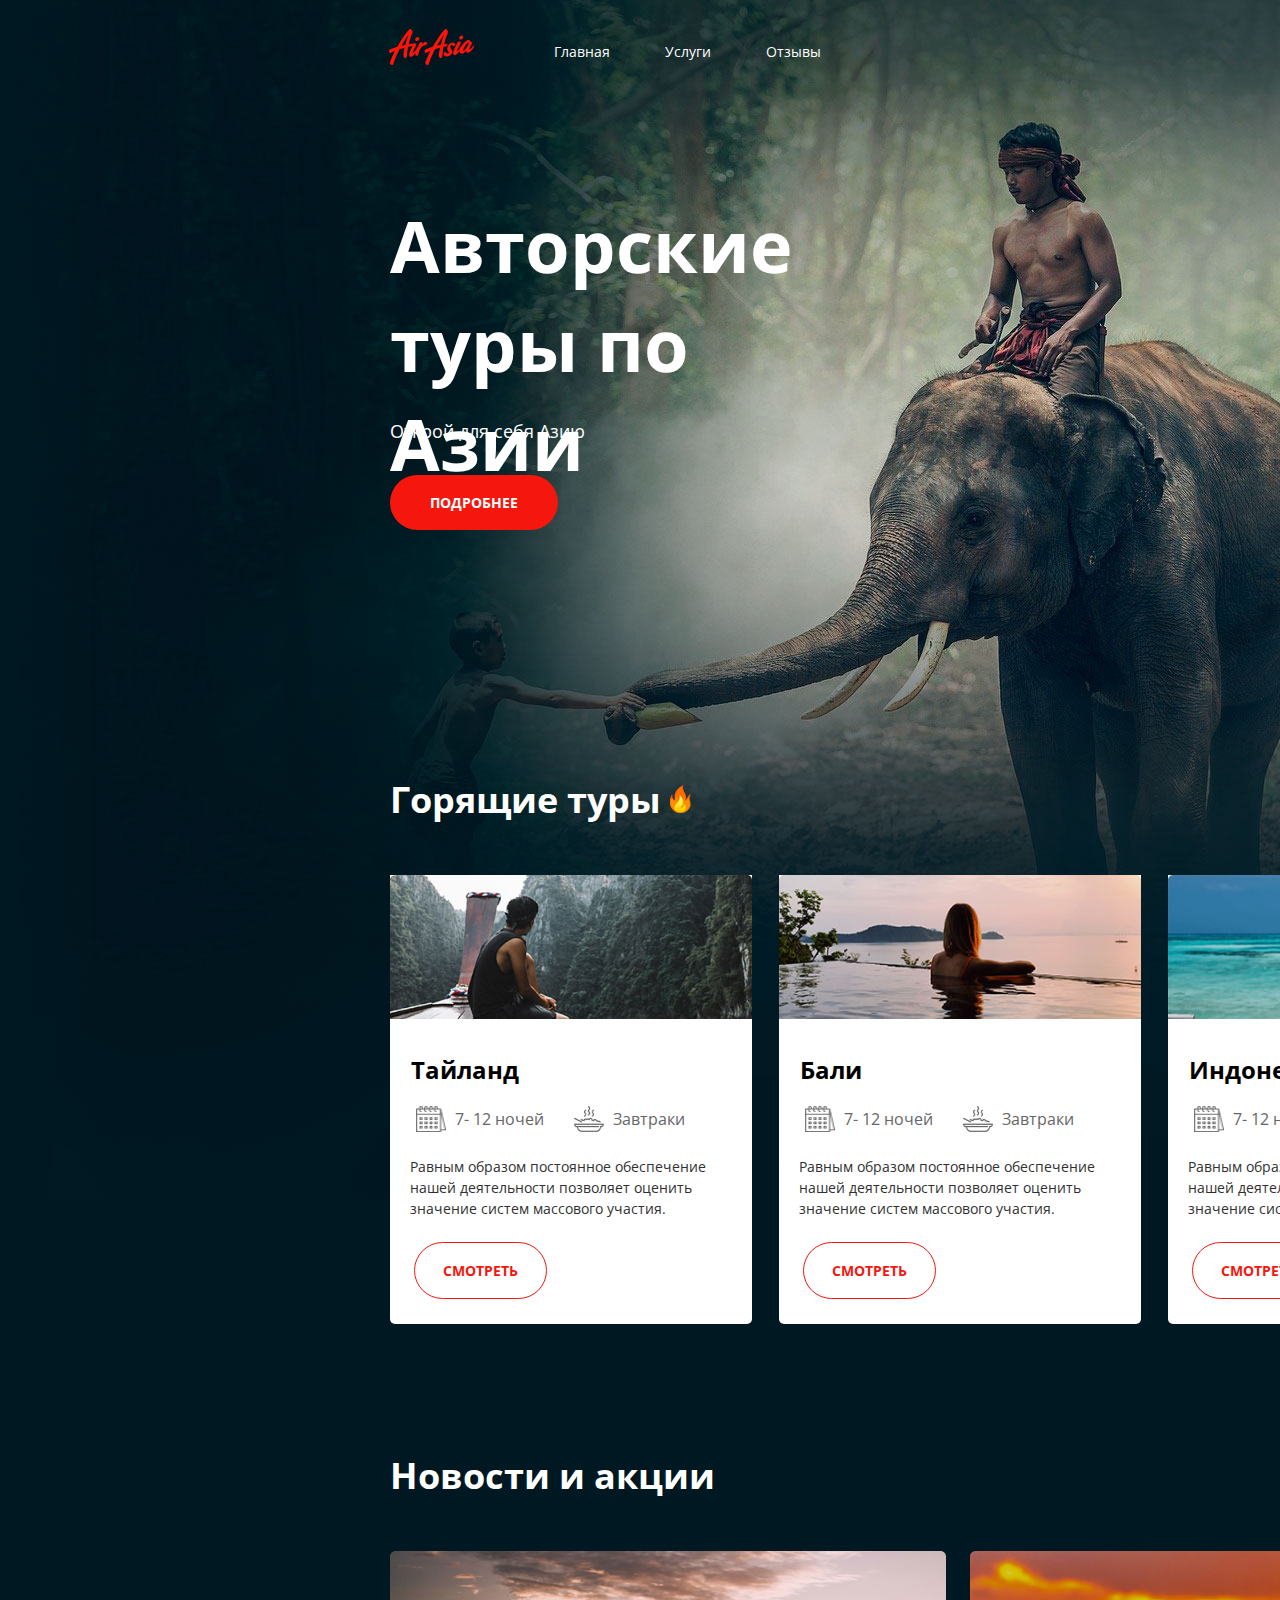
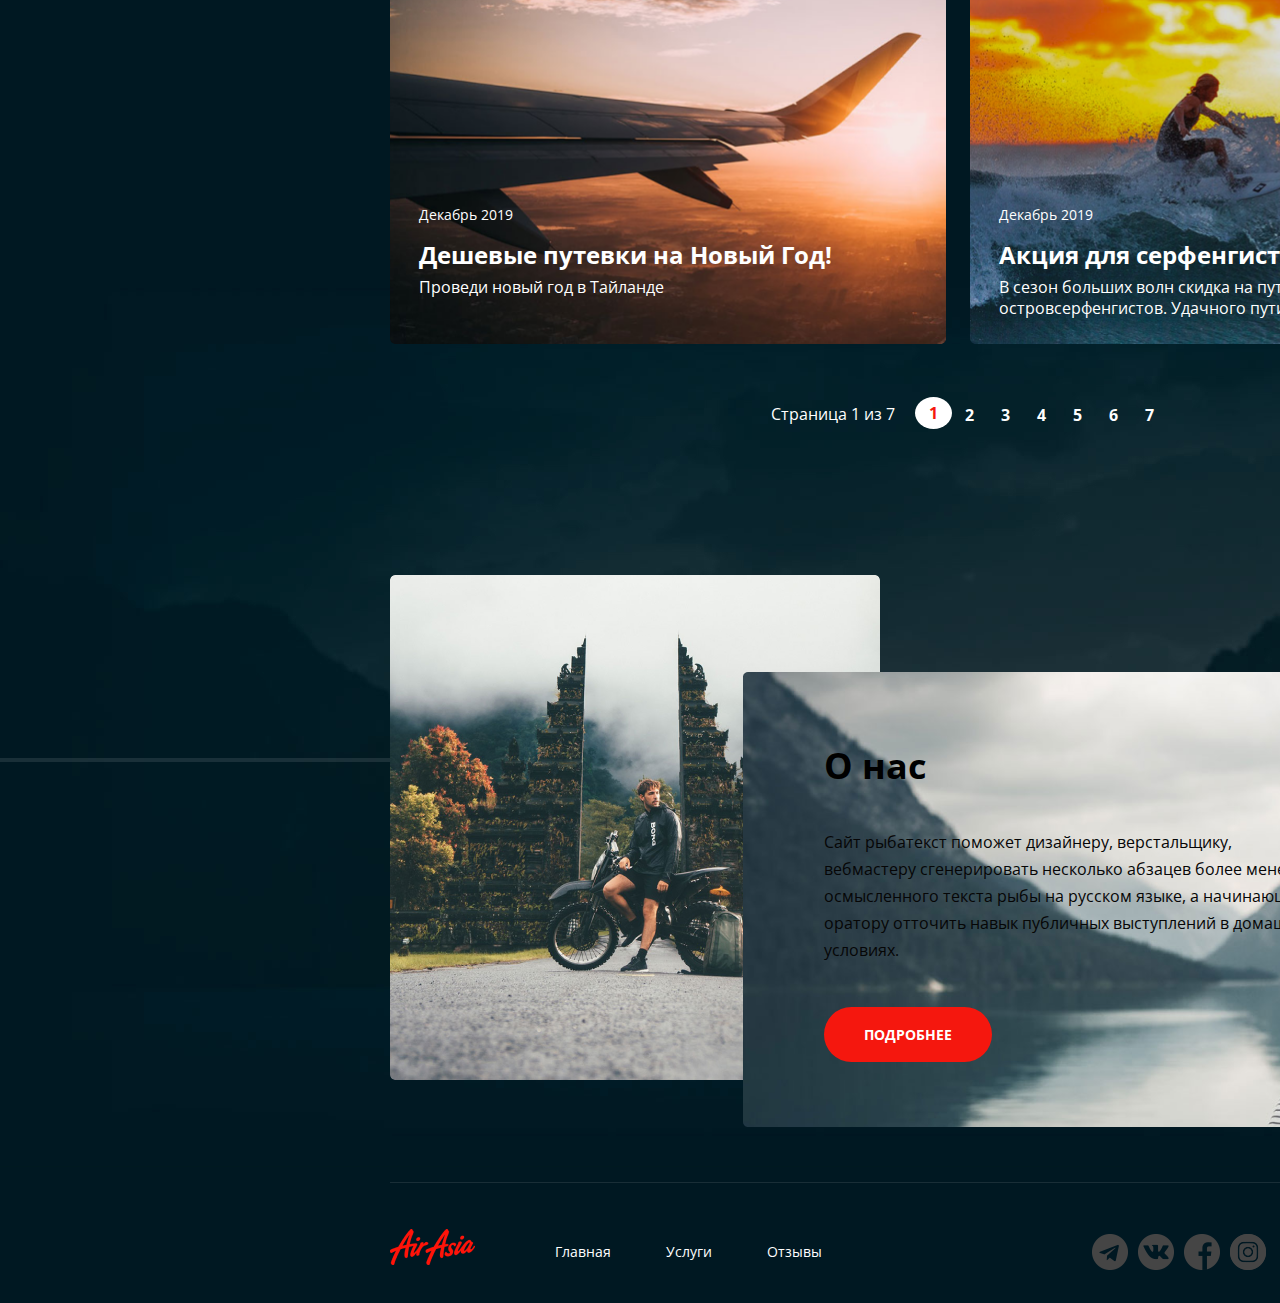
==== index.html @ 020568fc "Задание 3 а проверку" ====
<!DOCTYPE html>
<html lang="ru">

<head>
    <meta charset="UTF-8">
    <meta http-equiv="X-UA-Compatible" content="IE=edge">
    <meta name="viewport" content="width=device-width, initial-scale=1.0">
    <title>Главная</title>
    <link rel="preconnect" href="https://fonts.googleapis.com">
    <link rel="preconnect" href="https://fonts.gstatic.com" crossorigin>
    <link href="https://fonts.googleapis.com/css2?family=Open+Sans:wght@300;400;500;600;700;800&display=swap" rel="stylesheet">
    <link rel="stylesheet" href="/style/main.css">
</head>

<body>
    <div class="wrapper">
        <div class="wrapper__content wrapper__content--main">
            <header class="header">
                <div class="container header__container">
                    <a href="#" class="logo">
                        <img src="img/logo.png" alt="Логотип" class="logo__img">
                    </a>
                    <nav class="menu">
                        <ul class="menu__list">
                            <li class="menu__item">
                                <a href="#" class="menu__link">Главная</a>
                            </li>
                            <li class="menu__item">
                                <a href="#" class="menu__link">Услуги</a>
                            </li>
                            <li class="menu__item">
                                <a href="#" class="menu__link">Отзывы</a>
                            </li>
                        </ul>
                    </nav>
                    <address class="contacts">
                        <a href="tel:+78007003030" class="contacts__phone">8 800 700 30 30</a>
                        <div class="contacts__info">График работы</div>
                    </address>
                </div>
            </header>
            <main class="maincontent">
                <section class="hero">
                    <!--не поняла как внутри контейнера отпозиционировать и внутри контейнера не применялись никакие стили-->
                   <!-- <div class="container">-->
                        <h1 class="hero__title">Авторские туры по Азии</h1>
                        <div class="hero__subtitle">Открой для себя Азию</div>
                        <a href="#" class="button">Подробнее</a>
                   <!-- </div>-->
                </section>
                <section class="offers">
                    <div class="container">
                        <h2 class="title title--fire">Горящие туры</h2>
                        <ul class="offers__list">
                            <li class="offers__item">
                                <img src="img/river.png" alt="Тайланд" class="offers__img">
                                <div class="offers__content">
                                    <h3 class="offers__title">Тайланд</h3>
                                    <ul class="offers__features">
                                        <li class="offers___feature">
                                            <img src="img/calendar.png" alt="calendar" class="offers__feature-img">
                                            <div class="offers__feature-date">7- 12 ночей</div>
                                        </li>
                                        <li class="offers___feature">
                                            <img src="img/meal.png" alt="breakfast" class="offers__feature-img">
                                            <div class="offers__feature-text">Завтраки</div>
                                        </li>
                                    </ul>
                                    <p class="offers__text">
                                        Равным образом постоянное обеспечение нашей деятельности позволяет оценить значение систем массового участия.
                                    </p>
                                    <a href="#" class="button button--light">Смотреть</a>
                                </div>
                            </li>
                            <li class="offers__item">
                                <img src="img/pool.png" alt="Бали>" class="offers__img">
                                <div class="offers__content">
                                    <h3 class="offers__title">Бали</h3>
                                    <ul class="offers__features">
                                        <li class="offers___feature">
                                            <img src="img/calendar.png" alt="calendar" class="offers__feature-img">
                                            <div class="offers__feature-date">7- 12 ночей</div>
                                        </li>
                                        <li class="offers___feature">
                                            <img src="img/meal.png" alt="breakfast" class="offers__feature-img">
                                            <div class="offers__feature-text">Завтраки</div>
                                        </li>
                                    </ul>
                                    <p class="offers__text">
                                        Равным образом постоянное обеспечение нашей деятельности позволяет оценить значение систем массового участия.
                                    </p>
                                    <a href="#" class="button button--light">Смотреть</a>
                                </div>
                            </li>
                            <li class="offers__item">
                                <img src="img/ocean.png" alt="Индонезия>" class="offers__img">
                                <div class="offers__content">
                                    <h3 class="offers__title">Индонезия</h3>
                                    <ul class="offers__features">
                                        <li class="offers___feature">
                                            <img src="img/calendar.png" alt="calendar" class="offers__feature-img">
                                            <div class="offers__feature-date">7- 12 ночей</div>
                                        </li>
                                        <li class="offers___feature">
                                            <img src="img/meal.png" alt="breakfast" class="offers__feature-img">
                                            <div class="offers__feature-text">Завтраки</div>
                                        </li>
                                    </ul>
                                    <p class="offers__text">
                                        Равным образом постоянное обеспечение нашей деятельности позволяет оценить значение систем массового участия.
                                    </p>
                                    <a href="#" class="button button--light">Смотреть</a>
                                </div>
                            </li>
                        </ul>
                    </div>
                </section>
                <section class="news">
                    <div class="container">
                        <h2 class="title">Новости и акции</h2>
                        <ul class="news__list">
                            <li class="news__item">
                                <img src="img/plain.png" alt="Дешевые путевки" class="news__img">
                                <div class="news__content">
                                    <div class="news__calendar">Декабрь 2019</div>
                                    <h3 class="news__title">Дешевые путевки на Новый Год!</h3>
                                    <div class="news__text">Проведи новый год в Тайланде</div>
                                </div>
                            </li>
                            <li class="news__item">
                                <img src="img/Surfer.png" alt="Акции" class="news__img">
                                <div class="news__content">
                                    <div class="news__calendar">Декабрь 2019</div>
                                    <h3 class="news__title">Акция для серфенгистов!</h3>
                                    <div class="news__text">В сезон больших волн скидка на путевку в Тайланд на островсерфенгистов. Удачного пути!</div>
                                </div>
                            </li>
                        </ul>
                        <div class="paginator">
                            <div class="paginator__text">Страница 1 из 7</div>
                            <ul class="paginator__list">
                                <li class="paginator__item">
                                    <span class="paginator__number--active">1</span>
                                </li>
                                <li class="paginator__item">
                                    <span class="paginator__number">2</span>
                                </li>
                                <li class="paginator__item">
                                    <span class="paginator__number">3</span>
                                </li>
                                <li class="paginator__item">
                                    <span class="paginator__number">4</span>
                                </li>
                                <li class="paginator__item">
                                    <span class="paginator__number">5</span>
                                </li>
                                <li class="paginator__item">
                                    <span class="paginator__number">6</span>
                                </li>
                                <li class="paginator__item">
                                    <span class="paginator__number">7</span>
                                </li>
                            </ul>
                        </div>
                    </div>
                </section>
                <section class="about">
                    <div class="container">
                        <img src="img/gates.png" alt="фото" class="about__img">
                        <div class="about__content">
                            <h2 class="title title--dark">О нас</h2>
                            <p class="about__text">Сайт рыбатекст поможет дизайнеру, верстальщику, вебмастеру сгенерировать несколько абзацев более менее осмысленного текста рыбы на русском языке, а начинающему оратору отточить навык публичных выступлений в домашних условиях.
                            </p>
                            <a href="#" class="button">Подробнее</a>
                        </div>
                    </div>
                </section>
                <div class="line">
                    <div class="container">
                        <img src="/img/line.png" alt="line">
                    </div>
                </div>
            </main>
        </div>
        <footer class="footer-container">
            <div class="container">
                <div class="footer">
                    <a href="#" class="logo">
                        <img src="img/logo.png" alt="Логотип" class="logo__img">
                    </a>
                    <nav class="menu">
                        <ul class="menu__list">
                            <li class="menu__item">
                                <a href="#" class="menu__link">Главная</a>
                            </li>
                            <li class="menu__item">
                                <a href="#" class="menu__link">Услуги</a>
                            </li>
                            <li class="menu__item">
                                <a href="#" class="menu__link">Отзывы</a>
                            </li>
                        </ul>
                    </nav>
                    <ul class="social__list">
                        <li class="social__item social__item--telegram ">
                            <a href="#" class="social__link"></a>
                        </li>
                        <li class="social__item social__item--vk">
                            <a href="#" class="social__link"></a>
                        </li>
                        <li class="social__item social__item--fb">
                            <a href="#" class="social__link"></a>
                        </li>
                        <li class="social__item social__item--insta">
                            <a href="#" class="social__link">
                                <img src="img/in.png" alt="instagram" class="social__img">
                            </a>
                        </li>
                    </ul>
                    <address class="contacts">
                        <div class="contacts__info--footer">Бесплатный звонок по России</div>
                        <a href="tel:+78007003030" class="contacts__phone--footer">8 800 700 30 30</a>
                    </address>
                </div>
            </div>
        </footer>
    </div>
</body>

</html>
---- style/main.css ----
@import url(/style/blocks/base.css);
@import url(/style/blocks/header.css);
@import url(/style/blocks/hero.css);
@import url(/style/blocks/offers.css);
@import url(/style/blocks/news.css);
@import url(/style/blocks/about.css);
@import url(/style/blocks/footer.css);
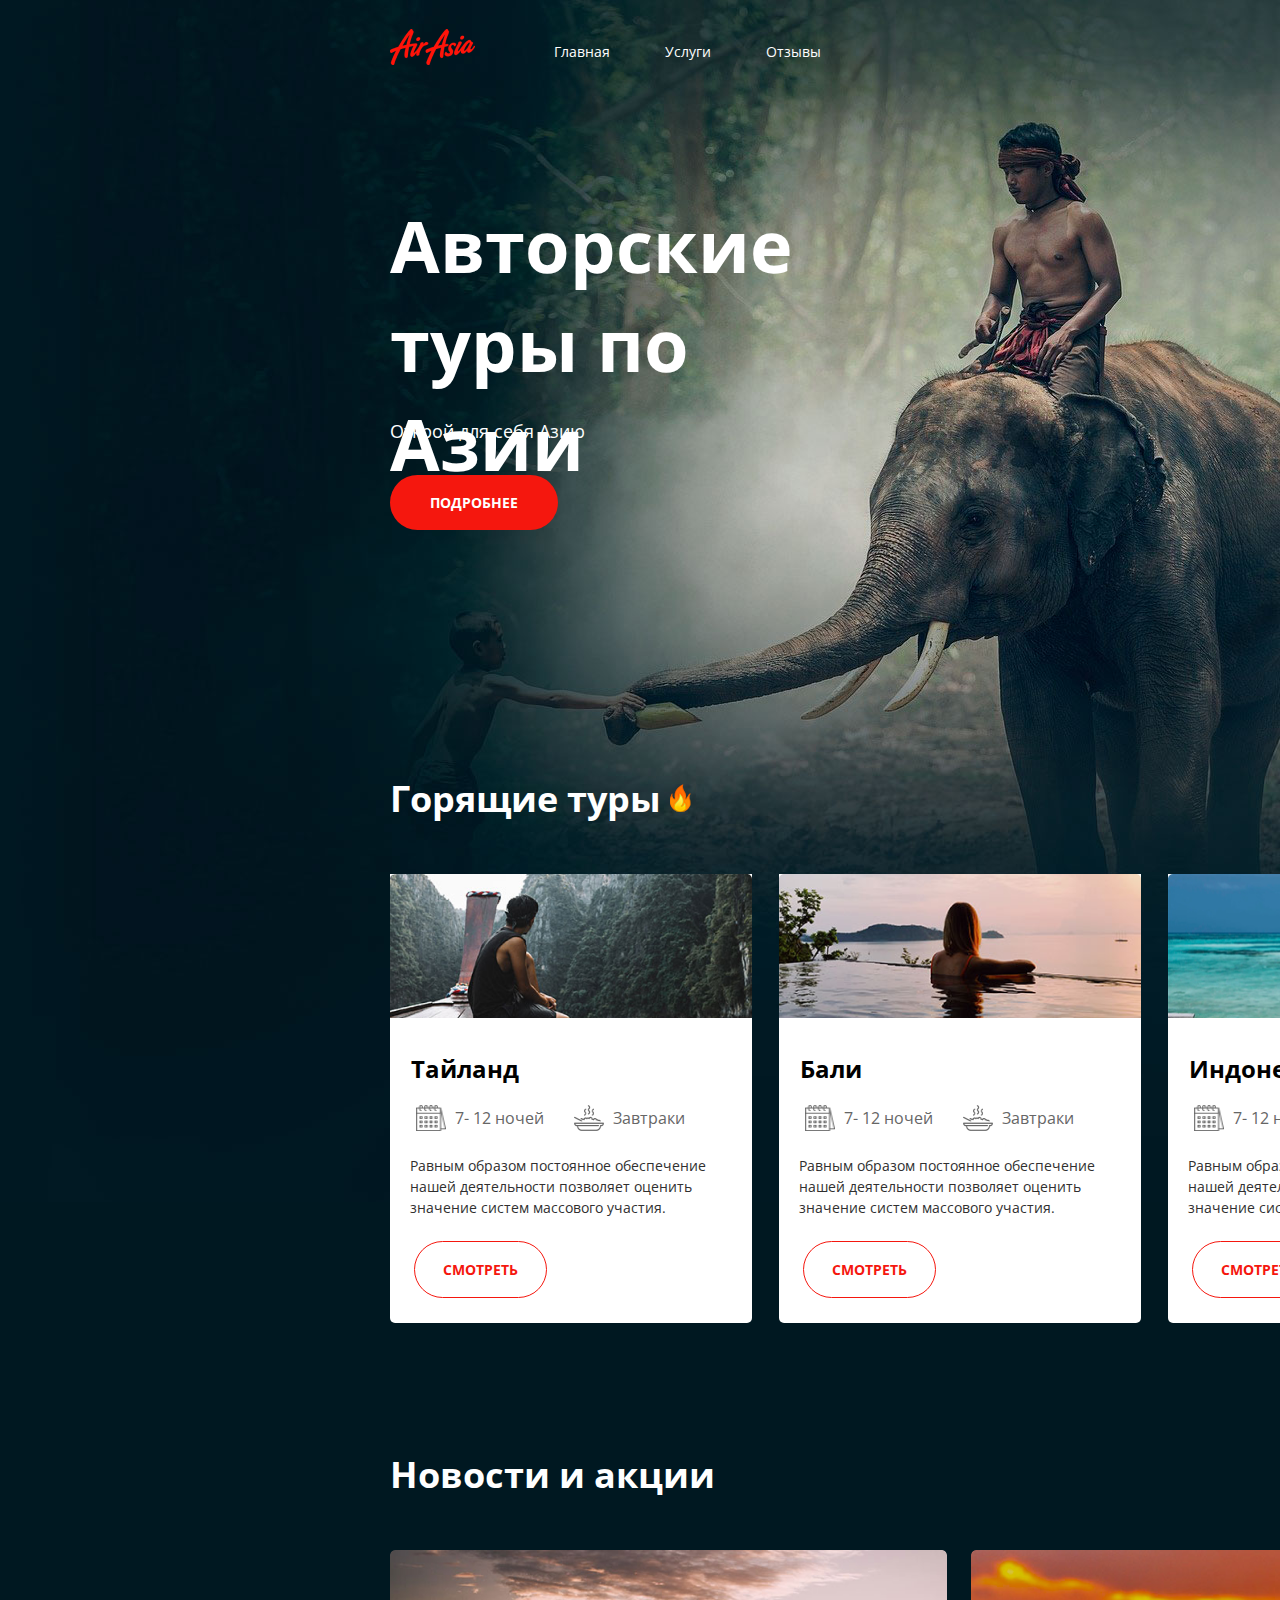
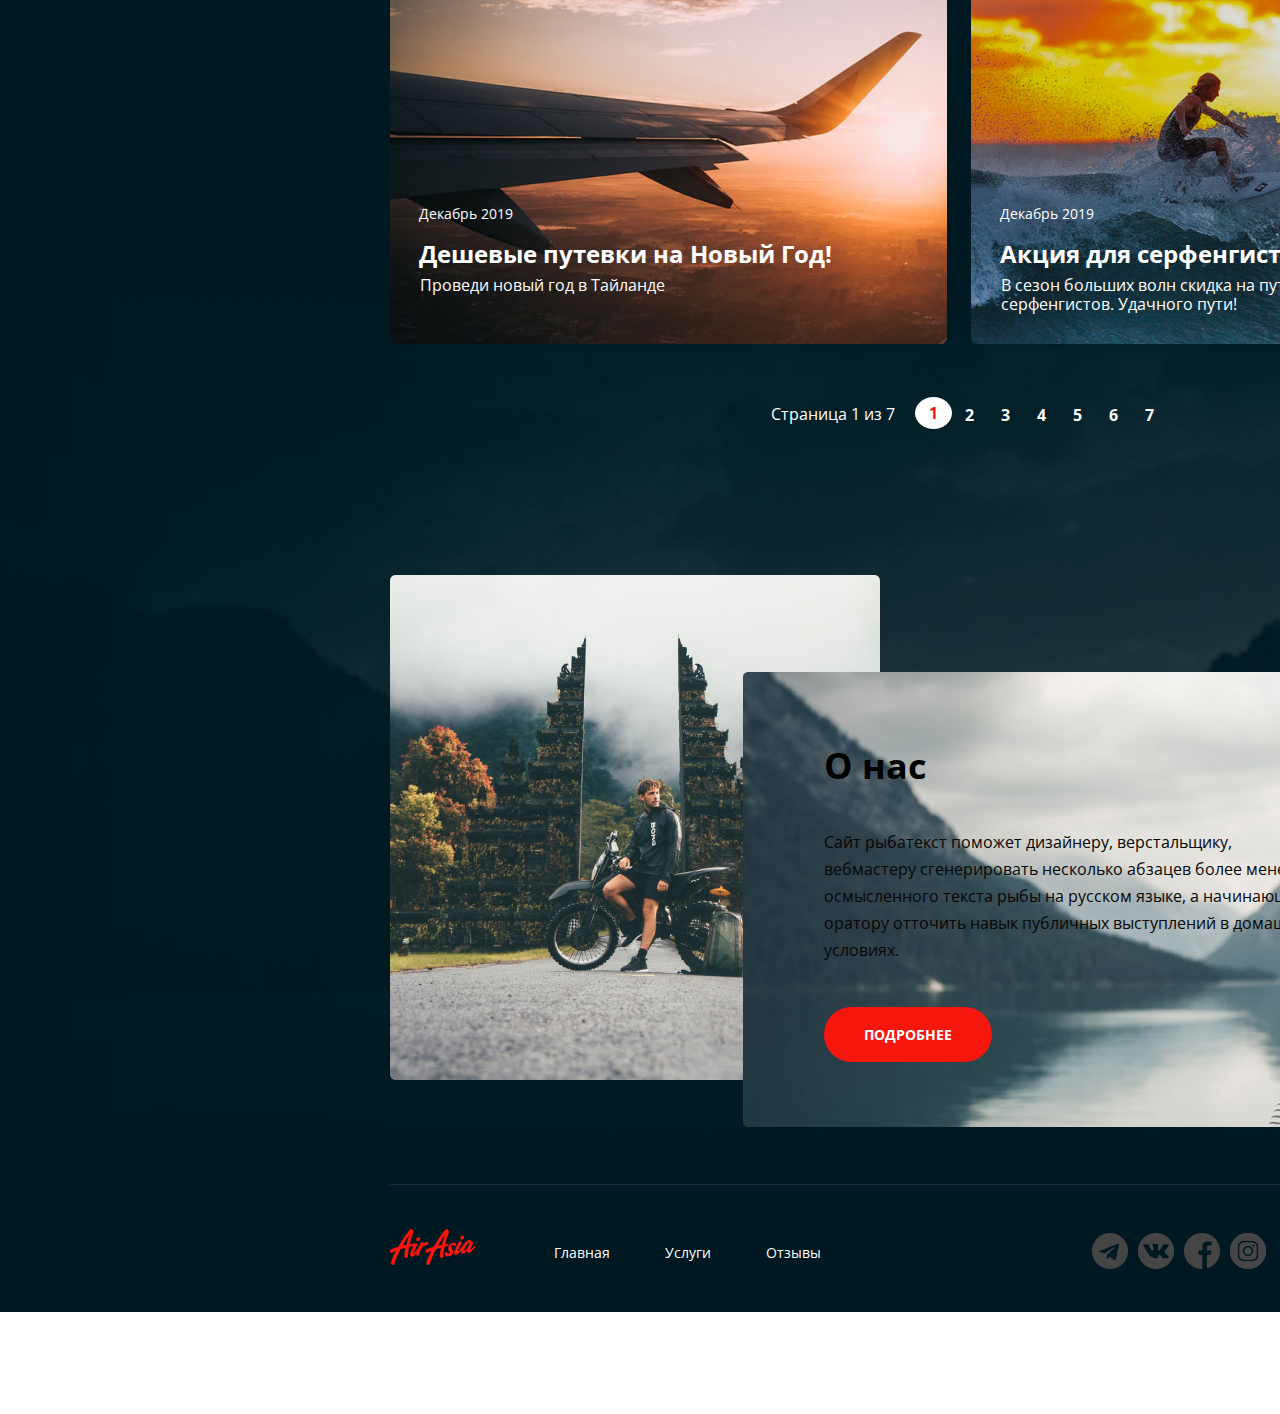
==== commit 5b09e67f: "Задание 3 с исправлениями" ====
--- a/index.html
+++ b/index.html
@@ -9,7 +9,7 @@
     <link rel="preconnect" href="https://fonts.googleapis.com">
     <link rel="preconnect" href="https://fonts.gstatic.com" crossorigin>
     <link href="https://fonts.googleapis.com/css2?family=Open+Sans:wght@300;400;500;600;700;800&display=swap" rel="stylesheet">
-    <link rel="stylesheet" href="/style/main.css">
+    <link rel="stylesheet" href="style/main.css">
 </head>
 
 <body>
@@ -42,11 +42,11 @@
             <main class="maincontent">
                 <section class="hero">
                     <!--не поняла как внутри контейнера отпозиционировать и внутри контейнера не применялись никакие стили-->
-                   <!-- <div class="container">-->
+                    <div class="container">
                         <h1 class="hero__title">Авторские туры по Азии</h1>
                         <div class="hero__subtitle">Открой для себя Азию</div>
                         <a href="#" class="button">Подробнее</a>
-                   <!-- </div>-->
+                    </div>
                 </section>
                 <section class="offers">
                     <div class="container">
@@ -132,7 +132,7 @@
                                 <div class="news__content">
                                     <div class="news__calendar">Декабрь 2019</div>
                                     <h3 class="news__title">Акция для серфенгистов!</h3>
-                                    <div class="news__text">В сезон больших волн скидка на путевку в Тайланд на островсерфенгистов. Удачного пути!</div>
+                                    <div class="news__text">В сезон больших волн скидка на путевку в Тайланд на остров серфенгистов. Удачного пути!</div>
                                 </div>
                             </li>
                         </ul>
@@ -175,20 +175,22 @@
                         </div>
                     </div>
                 </section>
-                <div class="line">
-                    <div class="container">
-                        <img src="/img/line.png" alt="line">
-                    </div>
-                </div>
+                <section>
+                    <div class="line">
+                        <div class="container">
+                            <img src="./img/line.png" alt="line">
+                        </div>
+                    </div>
+                </section>
             </main>
         </div>
         <footer class="footer-container">
             <div class="container">
                 <div class="footer">
-                    <a href="#" class="logo">
+                    <a href="#" class="logo--footer">
                         <img src="img/logo.png" alt="Логотип" class="logo__img">
                     </a>
-                    <nav class="menu">
+                    <nav class="menu--footer">
                         <ul class="menu__list">
                             <li class="menu__item">
                                 <a href="#" class="menu__link">Главная</a>
@@ -217,7 +219,7 @@
                             </a>
                         </li>
                     </ul>
-                    <address class="contacts">
+                    <address class="contacts--footer">
                         <div class="contacts__info--footer">Бесплатный звонок по России</div>
                         <a href="tel:+78007003030" class="contacts__phone--footer">8 800 700 30 30</a>
                     </address>
--- a/style/main.css
+++ b/style/main.css
@@ -1,7 +1,7 @@
-@import url(/style/blocks/base.css);
-@import url(/style/blocks/header.css);
-@import url(/style/blocks/hero.css);
-@import url(/style/blocks/offers.css);
-@import url(/style/blocks/news.css);
-@import url(/style/blocks/about.css);
-@import url(/style/blocks/footer.css);+@import url(../style/blocks/base.css);
+@import url(../style/blocks/header.css);
+@import url(../style/blocks/hero.css);
+@import url(../style/blocks/offers.css);
+@import url(../style/blocks/news.css);
+@import url(../style/blocks/about.css);
+@import url(../style/blocks/footer.css);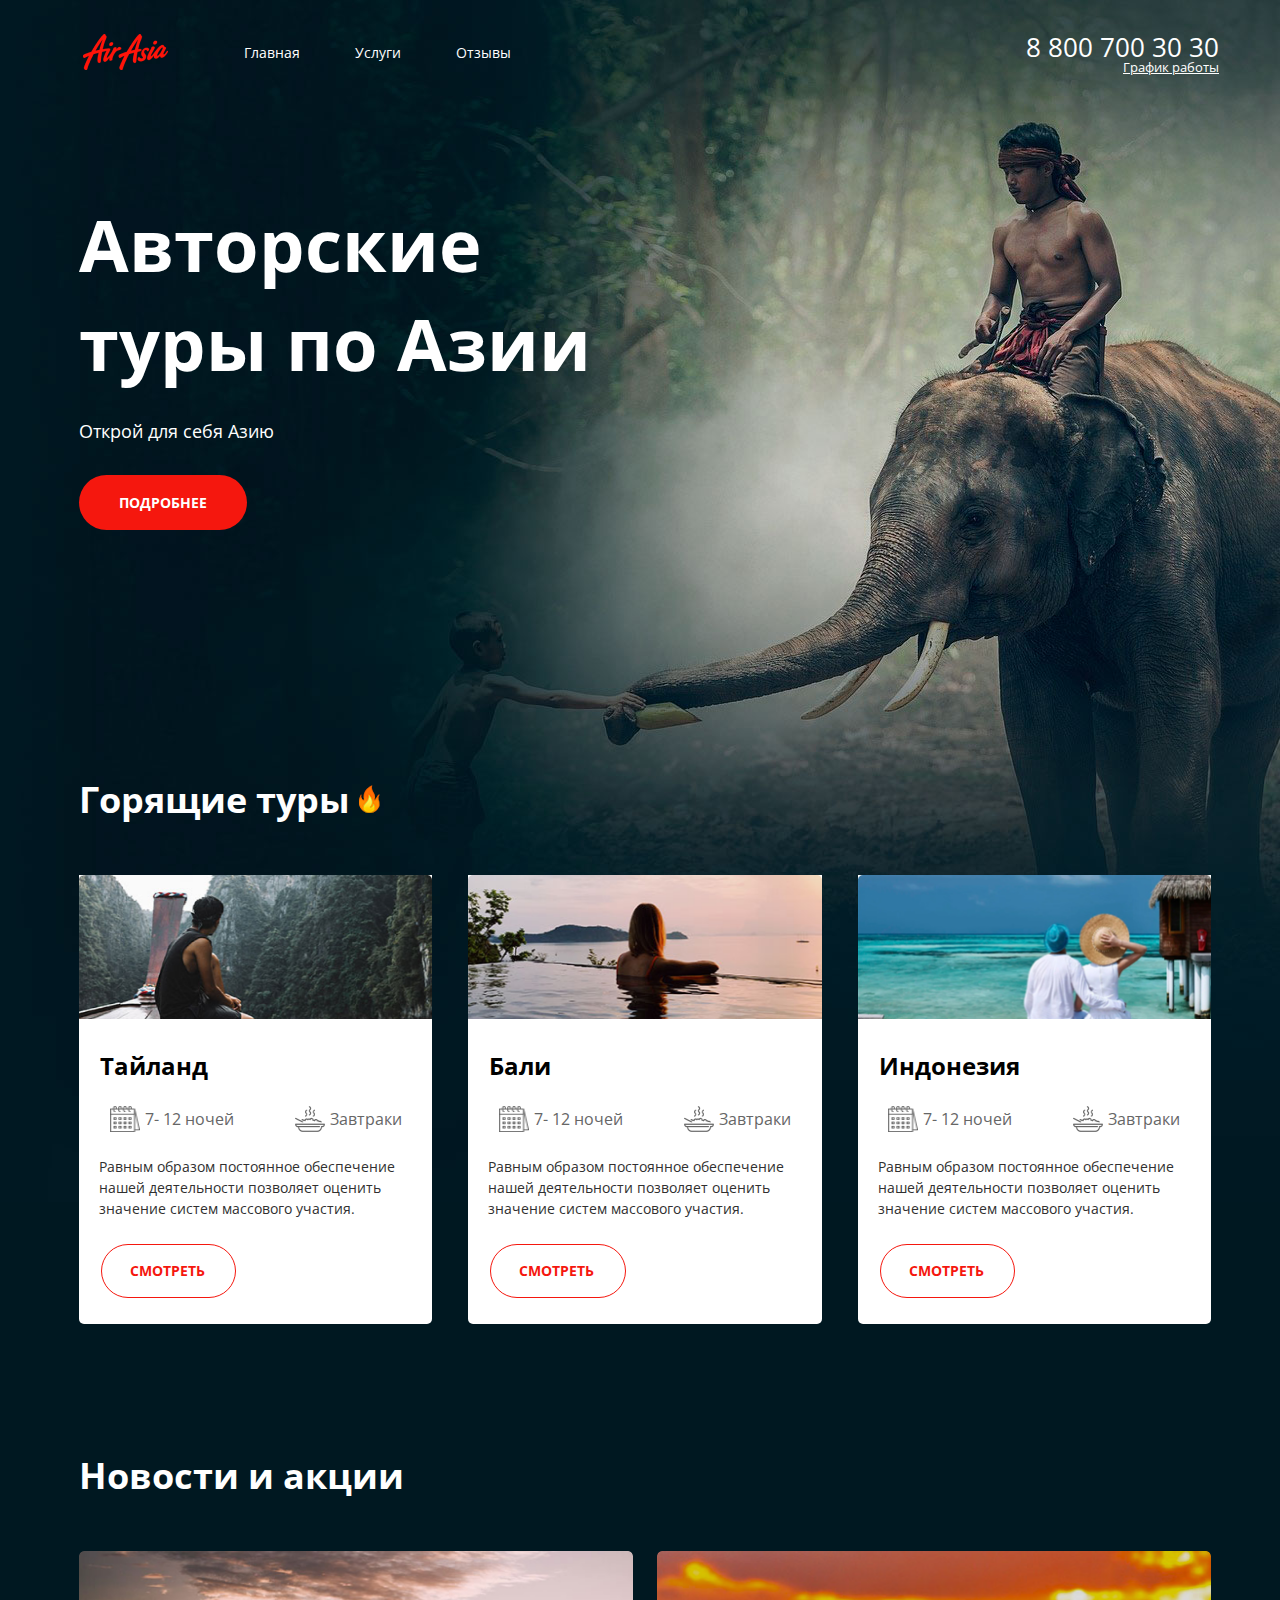
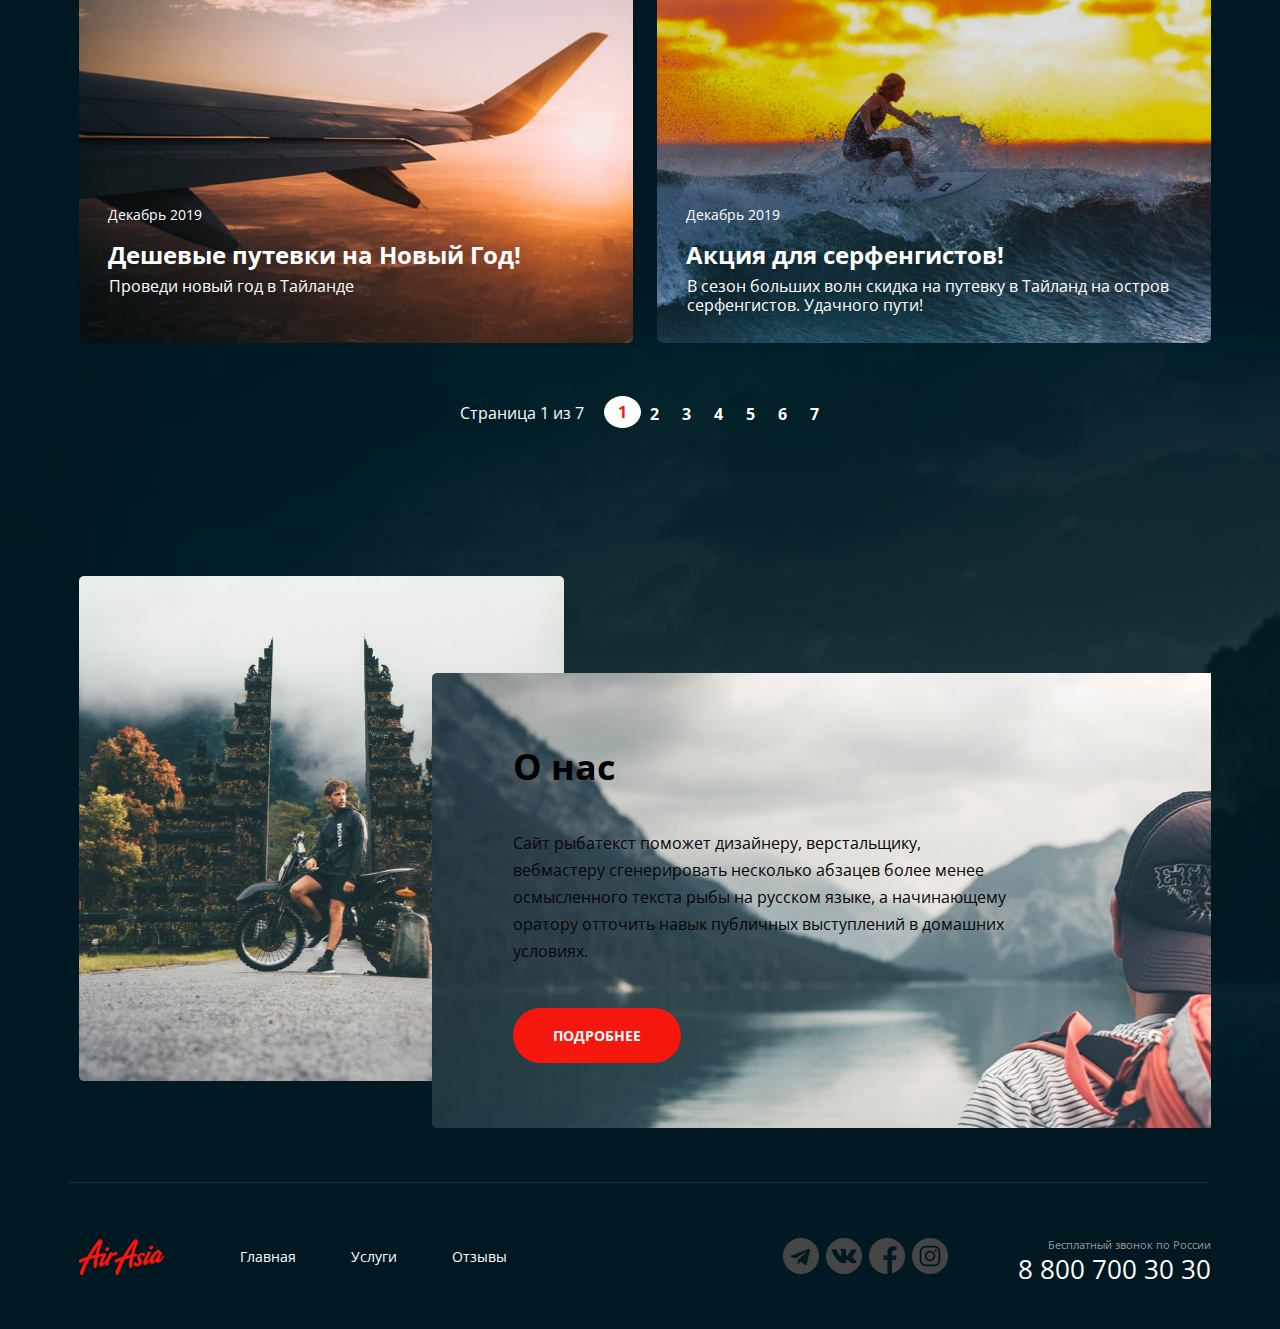
==== commit 4b1bc065: "Задание 4 на проверку" ====
--- a/index.html
+++ b/index.html
@@ -15,194 +15,212 @@
 <body>
     <div class="wrapper">
         <div class="wrapper__content wrapper__content--main">
-            <header class="header">
-                <div class="container header__container">
+            <div class="container top-line__container">
+                <header class="header header-main">
+                    <div class="header header__col">
+                        <a href="#" class="logo">
+                            <img src="img/logo.png" alt="Логотип" class="logo__img">
+                        </a>
+                        <nav class="menu">
+                            <ul class="menu__list">
+                                <li class="menu__item">
+                                    <a href="/" class="menu__link">Главная</a>
+                                </li>
+                                <li class="menu__item">
+                                    <a href="services.html" class="menu__link">Услуги</a>
+                                </li>
+                                <li class="menu__item">
+                                     <a href="#" class="menu__link">Отзывы</a>
+                                </li>
+                            </ul>
+                        </nav>
+                    </div>
+                    <div class=" header header__col--right">
+                        <address class="contacts">
+                            <a href="tel:+78007003030" class="contacts__phone">8 800 700 30 30</a>
+                            <div class="contacts__info">График работы</div>
+                        </address>
+                    </div>
+                </header>
+            </div>
+            <main class="maincontent">
+                <section class="hero">
+                    <div class="container hero__container">
+                        <div class="hero__content">
+                            <div class="hero__text-section">
+                                <h1 class="hero__title">Авторские туры по Азии</h1>
+                                <div class="hero__subtitle">Открой для себя Азию</div>
+                                <a href="#" class="button">Подробнее</a>
+                            </div>
+                        </div>
+                    </div>
+                </section>
+                <section class="offers">
+                    <div class="container">
+                        <div class="offers__desc">
+                            <h2 class="title title--fire">Горящие туры</h2>
+                            <ul class="offers__list">
+                                <li class="offers__item">
+                                    <img src="img/river.png" alt="Тайланд" class="offers__img">
+                                    <div class="offers__content">
+                                        <h3 class="offers__title">Тайланд</h3>
+                                        <ul class="offers__features">
+                                            <li class="offers___feature">
+                                                <img src="img/calendar.png" alt="calendar" class="offers__feature-img">
+                                                <div class="offers__feature-date">7- 12 ночей</div>
+                                            </li>
+                                            <li class="offers___feature">
+                                                <img src="img/meal.png" alt="breakfast" class="offers__feature-img">
+                                                <div class="offers__feature-text">Завтраки</div>
+                                            </li>
+                                        </ul>
+                                        <p class="offers__text">
+                                            Равным образом постоянное обеспечение нашей деятельности позволяет оценить значение систем массового участия.
+                                        </p>
+                                        <a href="#" class="button button--offer">Смотреть</a>
+                                    </div>
+                                </li>
+                                <li class="offers__item">
+                                    <img src="img/pool.png" alt="Бали>" class="offers__img">
+                                    <div class="offers__content">
+                                        <h3 class="offers__title">Бали</h3>
+                                        <ul class="offers__features">
+                                            <li class="offers___feature">
+                                                <img src="img/calendar.png" alt="calendar" class="offers__feature-img">
+                                                <div class="offers__feature-date">7- 12 ночей</div>
+                                            </li>
+                                            <li class="offers___feature">
+                                                <img src="img/meal.png" alt="breakfast" class="offers__feature-img">
+                                                <div class="offers__feature-text">Завтраки</div>
+                                            </li>
+                                        </ul>
+                                        <p class="offers__text">
+                                            Равным образом постоянное обеспечение нашей деятельности позволяет оценить значение систем массового участия.
+                                        </p>
+                                        <a href="#" class="button button--offer">Смотреть</a>
+                                    </div>
+                                </li>
+                                <li class="offers__item">
+                                    <img src="img/ocean.png" alt="Индонезия>" class="offers__img">
+                                    <div class="offers__content">
+                                        <h3 class="offers__title">Индонезия</h3>
+                                        <ul class="offers__features">
+                                            <li class="offers___feature">
+                                                <img src="img/calendar.png" alt="calendar" class="offers__feature-img">
+                                                <div class="offers__feature-date">7- 12 ночей</div>
+                                            </li>
+                                            <li class="offers___feature">
+                                                <img src="img/meal.png" alt="breakfast" class="offers__feature-img">
+                                                <div class="offers__feature-text">Завтраки</div>
+                                            </li>
+                                        </ul>
+                                        <p class="offers__text">
+                                            Равным образом постоянное обеспечение нашей деятельности позволяет оценить значение систем массового участия.
+                                        </p>
+                                        <a href="#" class="button button--offer">Смотреть</a>
+                                    </div>
+                                </li>
+                            </ul>
+                        </div>
+                        
+                    </div>
+                </section>
+                <section class="news">
+                    <div class="container">
+                        <div class="news__desc">
+                            <h2 class="title">Новости и акции</h2>
+                            <ul class="news__list">
+                                <li class="news__item">
+                                    <img src="img/plain.png" alt="Дешевые путевки" class="news__img">
+                                    <div class="news__content">
+                                        <div class="news__calendar">Декабрь 2019</div>
+                                        <h3 class="news__title">Дешевые путевки на Новый Год!</h3>
+                                        <div class="news__text">Проведи новый год в Тайланде</div>
+                                    </div>
+                                </li>
+                                <li class="news__item">
+                                    <img src="img/Surfer.png" alt="Акции" class="news__img">
+                                    <div class="news__content">
+                                        <div class="news__calendar">Декабрь 2019</div>
+                                        <h3 class="news__title">Акция для серфенгистов!</h3>
+                                        <div class="news__text">В сезон больших волн скидка на путевку в Тайланд на остров серфенгистов. Удачного пути!</div>
+                                    </div>
+                                </li>
+                            </ul>
+                            <div class="paginator">
+                                <div class="paginator__text">Страница 1 из 7</div>
+                                <ul class="paginator__list">
+                                    <li class="paginator__item">
+                                        <span class="paginator__number--active">1</span>
+                                    </li>
+                                    <li class="paginator__item">
+                                        <span class="paginator__number">2</span>
+                                    </li>
+                                    <li class="paginator__item">
+                                        <span class="paginator__number">3</span>
+                                    </li>
+                                    <li class="paginator__item">
+                                        <span class="paginator__number">4</span>
+                                    </li>
+                                    <li class="paginator__item">
+                                        <span class="paginator__number">5</span>
+                                    </li>
+                                    <li class="paginator__item">
+                                        <span class="paginator__number">6</span>
+                                    </li>
+                                    <li class="paginator__item">
+                                        <span class="paginator__number">7</span>
+                                    </li>
+                                </ul>
+                            </div>
+                        </div>
+                    </div>
+                </section>
+                <section class="about">
+                    <div class="container">
+                        <div class="about__desc">
+                            <div class="about__img">
+                                <img src="img/gates.png" alt="фото" class="about__img--elem">
+                            </div>
+                            <div class="about__content">
+                                <h2 class="title title--dark">О нас</h2>
+                                <p class="about__text">Сайт рыбатекст поможет дизайнеру, верстальщику, вебмастеру сгенерировать несколько абзацев более менее осмысленного текста рыбы на русском языке, а начинающему оратору отточить навык публичных выступлений в домашних условиях.
+                                </p>
+                                <a href="#" class="button">Подробнее</a>
+                            </div>
+                        </div>
+                    </div>
+                </section>
+                <section>
+                    <div class="line">
+                        <div class="container">
+                            <img src="./img/line.png" alt="line">
+                        </div>
+                    </div>
+                </section>
+            </main>
+        </div>
+        <footer class="footer">
+            <div class="container  container--footer">
+                <div class="footer footer__col">
                     <a href="#" class="logo">
                         <img src="img/logo.png" alt="Логотип" class="logo__img">
                     </a>
                     <nav class="menu">
                         <ul class="menu__list">
                             <li class="menu__item">
-                                <a href="#" class="menu__link">Главная</a>
+                                <a href="/" class="menu__link">Главная</a>
                             </li>
                             <li class="menu__item">
-                                <a href="#" class="menu__link">Услуги</a>
+                                <a href="services.html" class="menu__link">Услуги</a>
                             </li>
                             <li class="menu__item">
                                 <a href="#" class="menu__link">Отзывы</a>
                             </li>
                         </ul>
                     </nav>
-                    <address class="contacts">
-                        <a href="tel:+78007003030" class="contacts__phone">8 800 700 30 30</a>
-                        <div class="contacts__info">График работы</div>
-                    </address>
                 </div>
-            </header>
-            <main class="maincontent">
-                <section class="hero">
-                    <!--не поняла как внутри контейнера отпозиционировать и внутри контейнера не применялись никакие стили-->
-                    <div class="container">
-                        <h1 class="hero__title">Авторские туры по Азии</h1>
-                        <div class="hero__subtitle">Открой для себя Азию</div>
-                        <a href="#" class="button">Подробнее</a>
-                    </div>
-                </section>
-                <section class="offers">
-                    <div class="container">
-                        <h2 class="title title--fire">Горящие туры</h2>
-                        <ul class="offers__list">
-                            <li class="offers__item">
-                                <img src="img/river.png" alt="Тайланд" class="offers__img">
-                                <div class="offers__content">
-                                    <h3 class="offers__title">Тайланд</h3>
-                                    <ul class="offers__features">
-                                        <li class="offers___feature">
-                                            <img src="img/calendar.png" alt="calendar" class="offers__feature-img">
-                                            <div class="offers__feature-date">7- 12 ночей</div>
-                                        </li>
-                                        <li class="offers___feature">
-                                            <img src="img/meal.png" alt="breakfast" class="offers__feature-img">
-                                            <div class="offers__feature-text">Завтраки</div>
-                                        </li>
-                                    </ul>
-                                    <p class="offers__text">
-                                        Равным образом постоянное обеспечение нашей деятельности позволяет оценить значение систем массового участия.
-                                    </p>
-                                    <a href="#" class="button button--light">Смотреть</a>
-                                </div>
-                            </li>
-                            <li class="offers__item">
-                                <img src="img/pool.png" alt="Бали>" class="offers__img">
-                                <div class="offers__content">
-                                    <h3 class="offers__title">Бали</h3>
-                                    <ul class="offers__features">
-                                        <li class="offers___feature">
-                                            <img src="img/calendar.png" alt="calendar" class="offers__feature-img">
-                                            <div class="offers__feature-date">7- 12 ночей</div>
-                                        </li>
-                                        <li class="offers___feature">
-                                            <img src="img/meal.png" alt="breakfast" class="offers__feature-img">
-                                            <div class="offers__feature-text">Завтраки</div>
-                                        </li>
-                                    </ul>
-                                    <p class="offers__text">
-                                        Равным образом постоянное обеспечение нашей деятельности позволяет оценить значение систем массового участия.
-                                    </p>
-                                    <a href="#" class="button button--light">Смотреть</a>
-                                </div>
-                            </li>
-                            <li class="offers__item">
-                                <img src="img/ocean.png" alt="Индонезия>" class="offers__img">
-                                <div class="offers__content">
-                                    <h3 class="offers__title">Индонезия</h3>
-                                    <ul class="offers__features">
-                                        <li class="offers___feature">
-                                            <img src="img/calendar.png" alt="calendar" class="offers__feature-img">
-                                            <div class="offers__feature-date">7- 12 ночей</div>
-                                        </li>
-                                        <li class="offers___feature">
-                                            <img src="img/meal.png" alt="breakfast" class="offers__feature-img">
-                                            <div class="offers__feature-text">Завтраки</div>
-                                        </li>
-                                    </ul>
-                                    <p class="offers__text">
-                                        Равным образом постоянное обеспечение нашей деятельности позволяет оценить значение систем массового участия.
-                                    </p>
-                                    <a href="#" class="button button--light">Смотреть</a>
-                                </div>
-                            </li>
-                        </ul>
-                    </div>
-                </section>
-                <section class="news">
-                    <div class="container">
-                        <h2 class="title">Новости и акции</h2>
-                        <ul class="news__list">
-                            <li class="news__item">
-                                <img src="img/plain.png" alt="Дешевые путевки" class="news__img">
-                                <div class="news__content">
-                                    <div class="news__calendar">Декабрь 2019</div>
-                                    <h3 class="news__title">Дешевые путевки на Новый Год!</h3>
-                                    <div class="news__text">Проведи новый год в Тайланде</div>
-                                </div>
-                            </li>
-                            <li class="news__item">
-                                <img src="img/Surfer.png" alt="Акции" class="news__img">
-                                <div class="news__content">
-                                    <div class="news__calendar">Декабрь 2019</div>
-                                    <h3 class="news__title">Акция для серфенгистов!</h3>
-                                    <div class="news__text">В сезон больших волн скидка на путевку в Тайланд на остров серфенгистов. Удачного пути!</div>
-                                </div>
-                            </li>
-                        </ul>
-                        <div class="paginator">
-                            <div class="paginator__text">Страница 1 из 7</div>
-                            <ul class="paginator__list">
-                                <li class="paginator__item">
-                                    <span class="paginator__number--active">1</span>
-                                </li>
-                                <li class="paginator__item">
-                                    <span class="paginator__number">2</span>
-                                </li>
-                                <li class="paginator__item">
-                                    <span class="paginator__number">3</span>
-                                </li>
-                                <li class="paginator__item">
-                                    <span class="paginator__number">4</span>
-                                </li>
-                                <li class="paginator__item">
-                                    <span class="paginator__number">5</span>
-                                </li>
-                                <li class="paginator__item">
-                                    <span class="paginator__number">6</span>
-                                </li>
-                                <li class="paginator__item">
-                                    <span class="paginator__number">7</span>
-                                </li>
-                            </ul>
-                        </div>
-                    </div>
-                </section>
-                <section class="about">
-                    <div class="container">
-                        <img src="img/gates.png" alt="фото" class="about__img">
-                        <div class="about__content">
-                            <h2 class="title title--dark">О нас</h2>
-                            <p class="about__text">Сайт рыбатекст поможет дизайнеру, верстальщику, вебмастеру сгенерировать несколько абзацев более менее осмысленного текста рыбы на русском языке, а начинающему оратору отточить навык публичных выступлений в домашних условиях.
-                            </p>
-                            <a href="#" class="button">Подробнее</a>
-                        </div>
-                    </div>
-                </section>
-                <section>
-                    <div class="line">
-                        <div class="container">
-                            <img src="./img/line.png" alt="line">
-                        </div>
-                    </div>
-                </section>
-            </main>
-        </div>
-        <footer class="footer-container">
-            <div class="container">
-                <div class="footer">
-                    <a href="#" class="logo--footer">
-                        <img src="img/logo.png" alt="Логотип" class="logo__img">
-                    </a>
-                    <nav class="menu--footer">
-                        <ul class="menu__list">
-                            <li class="menu__item">
-                                <a href="#" class="menu__link">Главная</a>
-                            </li>
-                            <li class="menu__item">
-                                <a href="#" class="menu__link">Услуги</a>
-                            </li>
-                            <li class="menu__item">
-                                <a href="#" class="menu__link">Отзывы</a>
-                            </li>
-                        </ul>
-                    </nav>
+                <div class=" footer footer__col--right">
                     <ul class="social__list">
                         <li class="social__item social__item--telegram ">
                             <a href="#" class="social__link"></a>
@@ -214,11 +232,9 @@
                             <a href="#" class="social__link"></a>
                         </li>
                         <li class="social__item social__item--insta">
-                            <a href="#" class="social__link">
-                                <img src="img/in.png" alt="instagram" class="social__img">
-                            </a>
-                        </li>
-                    </ul>
+                            <a href="#" class="social__link"></a>
+                        </li>
+                        </ul>
                     <address class="contacts--footer">
                         <div class="contacts__info--footer">Бесплатный звонок по России</div>
                         <a href="tel:+78007003030" class="contacts__phone--footer">8 800 700 30 30</a>
--- a/style/main.css
+++ b/style/main.css
@@ -1,7 +1,12 @@
+
 @import url(../style/blocks/base.css);
 @import url(../style/blocks/header.css);
 @import url(../style/blocks/hero.css);
 @import url(../style/blocks/offers.css);
 @import url(../style/blocks/news.css);
+@import url(../style/blocks/paginator.css);
 @import url(../style/blocks/about.css);
-@import url(../style/blocks/footer.css);+@import url(../style/blocks/footer.css);
+@import url(../style/blocks/breadcrumbs.css);
+@import url(../style/blocks/partners.css);
+@import url(../style/blocks/services.css);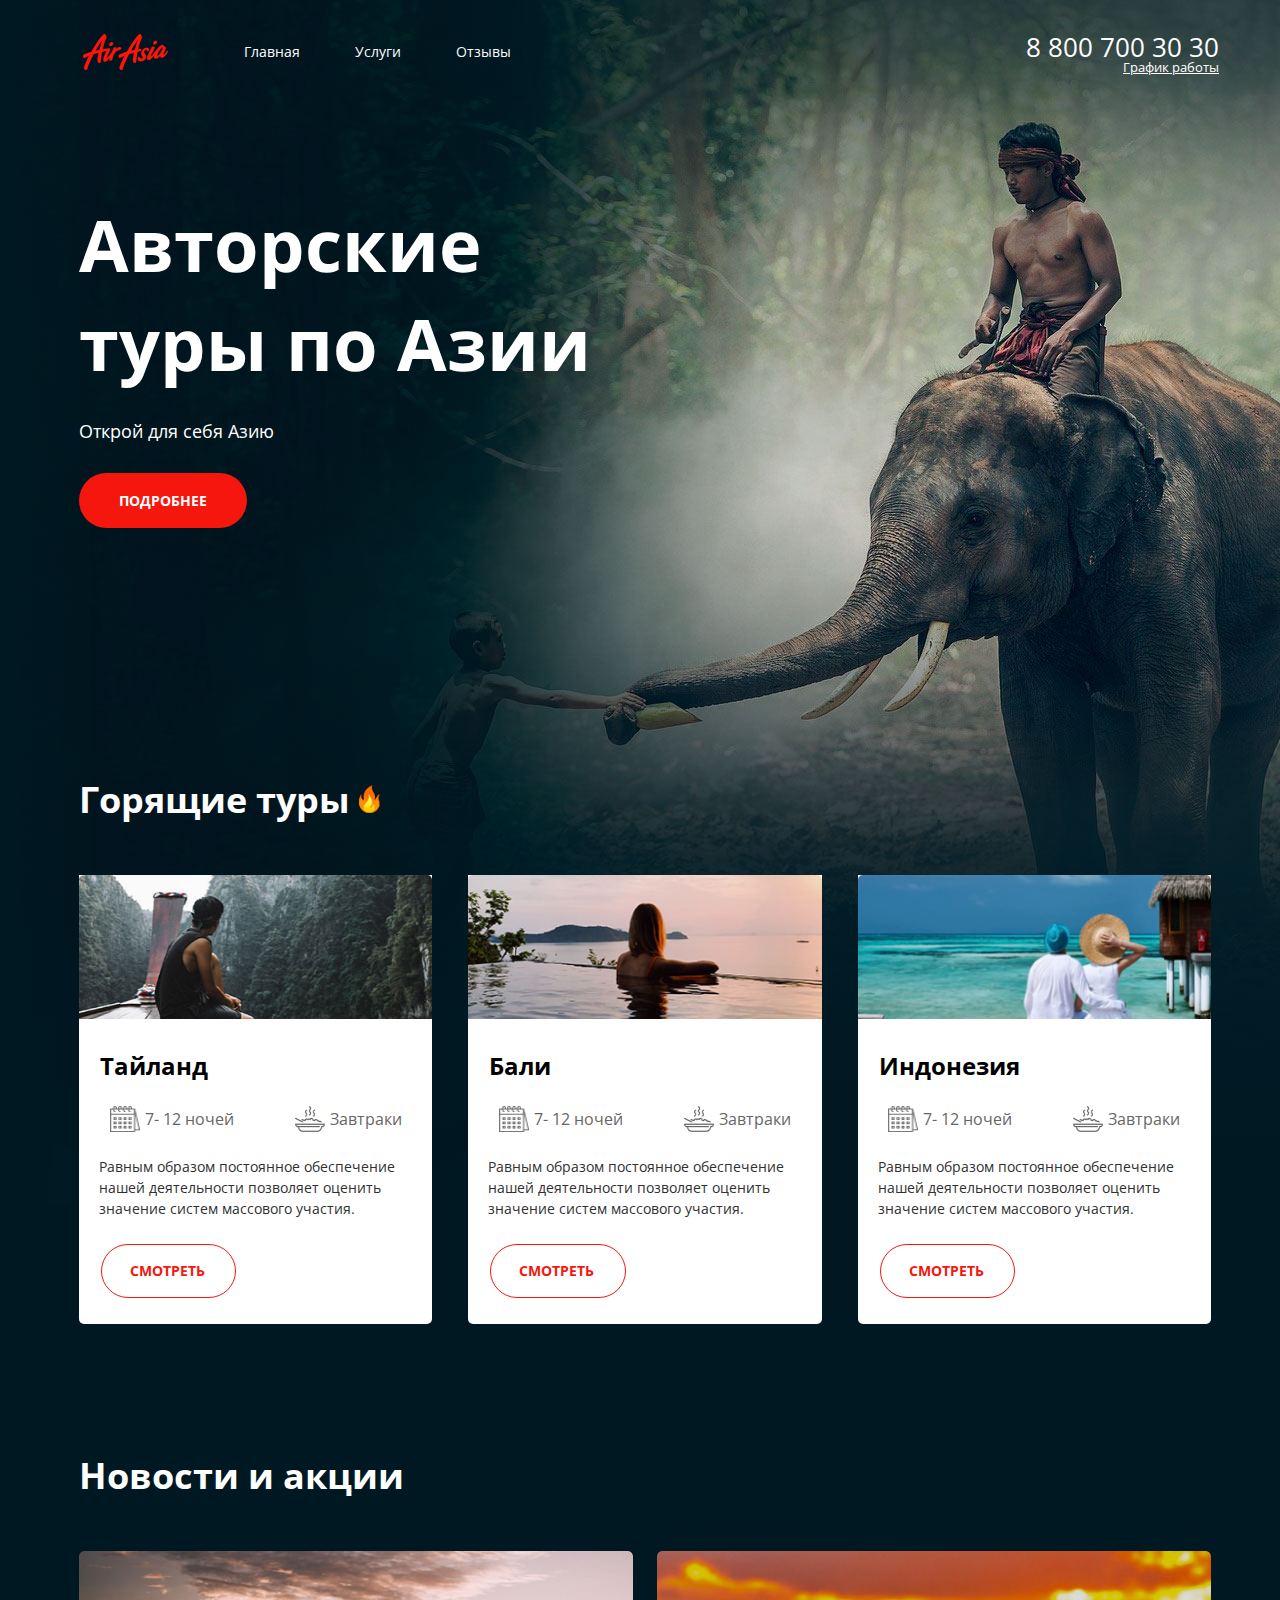
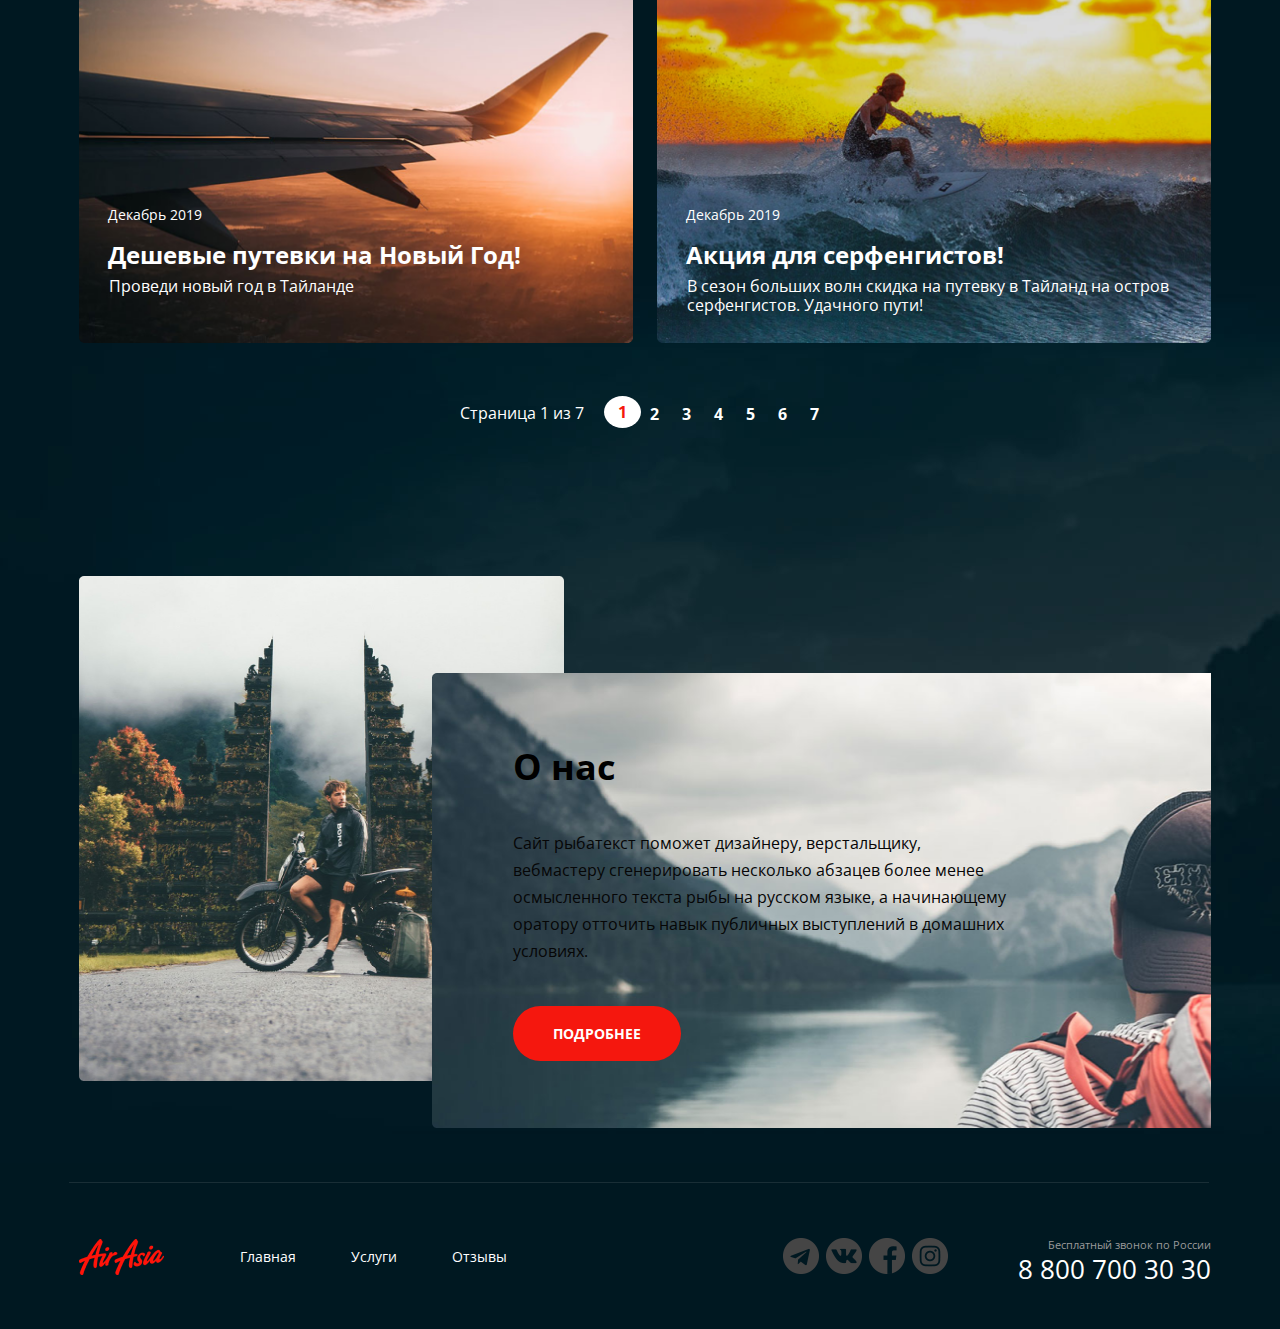
==== commit ad42f96c: "Задание 4 исправленное" ====
--- a/index.html
+++ b/index.html
@@ -18,13 +18,13 @@
             <div class="container top-line__container">
                 <header class="header header-main">
                     <div class="header header__col">
-                        <a href="#" class="logo">
+                        <a href="index.html" class="logo">
                             <img src="img/logo.png" alt="Логотип" class="logo__img">
                         </a>
                         <nav class="menu">
                             <ul class="menu__list">
                                 <li class="menu__item">
-                                    <a href="/" class="menu__link">Главная</a>
+                                    <a href="index.html" class="menu__link">Главная</a>
                                 </li>
                                 <li class="menu__item">
                                     <a href="services.html" class="menu__link">Услуги</a>
@@ -203,13 +203,13 @@
         <footer class="footer">
             <div class="container  container--footer">
                 <div class="footer footer__col">
-                    <a href="#" class="logo">
+                    <a href="index.html" class="logo">
                         <img src="img/logo.png" alt="Логотип" class="logo__img">
                     </a>
                     <nav class="menu">
                         <ul class="menu__list">
                             <li class="menu__item">
-                                <a href="/" class="menu__link">Главная</a>
+                                <a href="index.html" class="menu__link">Главная</a>
                             </li>
                             <li class="menu__item">
                                 <a href="services.html" class="menu__link">Услуги</a>
--- a/style/main.css
+++ b/style/main.css
@@ -1,4 +1,4 @@
-
+@import url(../style/normalize.css);
 @import url(../style/blocks/base.css);
 @import url(../style/blocks/header.css);
 @import url(../style/blocks/hero.css);
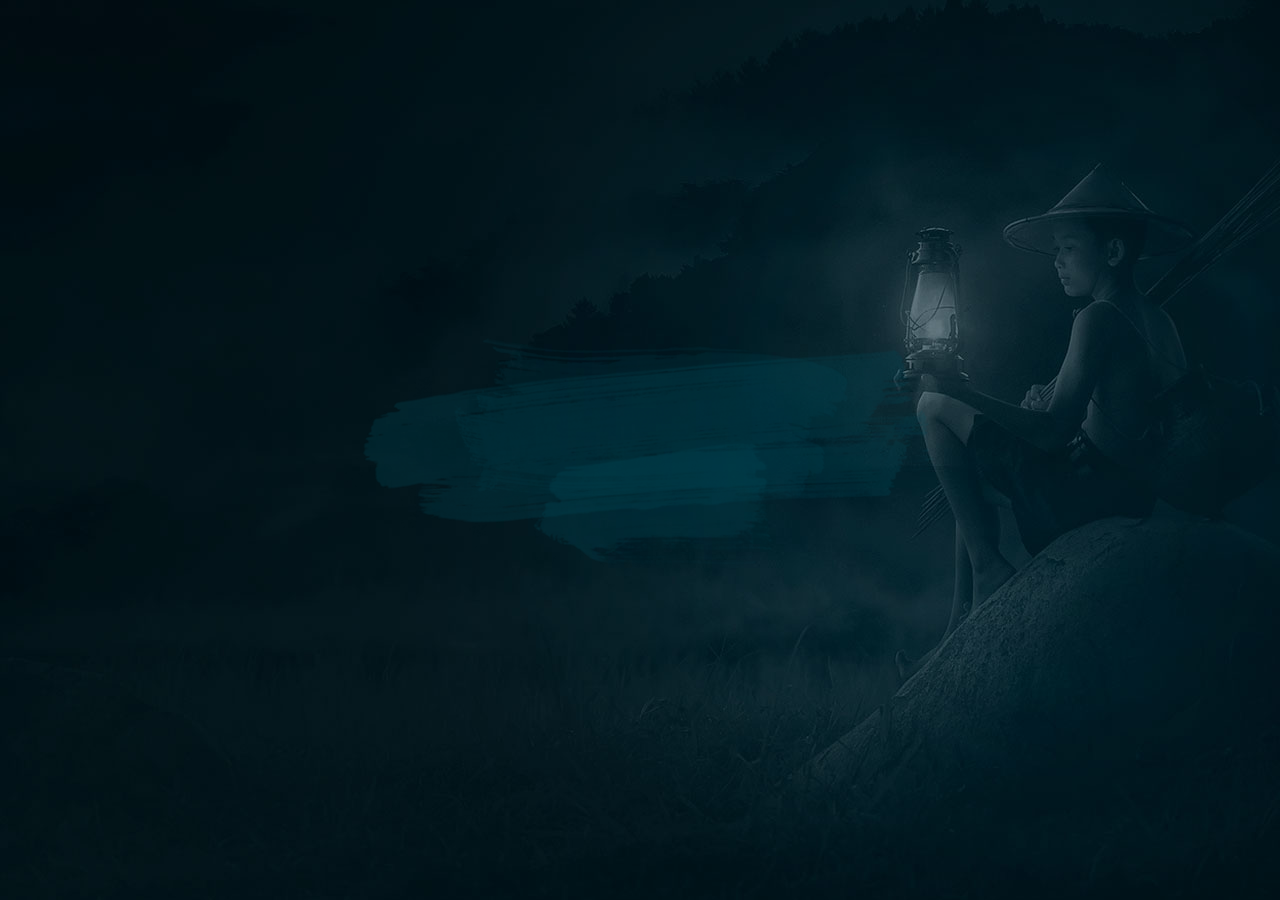
==== commit 890bfba2: "задание 5 на проверку" ====
--- a/index.html
+++ b/index.html
@@ -1,248 +1,26 @@
 <!DOCTYPE html>
-<html lang="ru">
-
+<html lang="en">
 <head>
     <meta charset="UTF-8">
     <meta http-equiv="X-UA-Compatible" content="IE=edge">
     <meta name="viewport" content="width=device-width, initial-scale=1.0">
-    <title>Главная</title>
+    <title>Приветственная страница</title>
     <link rel="preconnect" href="https://fonts.googleapis.com">
     <link rel="preconnect" href="https://fonts.gstatic.com" crossorigin>
     <link href="https://fonts.googleapis.com/css2?family=Open+Sans:wght@300;400;500;600;700;800&display=swap" rel="stylesheet">
     <link rel="stylesheet" href="style/main.css">
 </head>
-
 <body>
-    <div class="wrapper">
-        <div class="wrapper__content wrapper__content--main">
-            <div class="container top-line__container">
-                <header class="header header-main">
-                    <div class="header header__col">
-                        <a href="index.html" class="logo">
-                            <img src="img/logo.png" alt="Логотип" class="logo__img">
-                        </a>
-                        <nav class="menu">
-                            <ul class="menu__list">
-                                <li class="menu__item">
-                                    <a href="index.html" class="menu__link">Главная</a>
-                                </li>
-                                <li class="menu__item">
-                                    <a href="services.html" class="menu__link">Услуги</a>
-                                </li>
-                                <li class="menu__item">
-                                     <a href="#" class="menu__link">Отзывы</a>
-                                </li>
-                            </ul>
-                        </nav>
-                    </div>
-                    <div class=" header header__col--right">
-                        <address class="contacts">
-                            <a href="tel:+78007003030" class="contacts__phone">8 800 700 30 30</a>
-                            <div class="contacts__info">График работы</div>
-                        </address>
-                    </div>
-                </header>
+    <div class="welcome">
+        <div class="welcome__container">
+            <div class="hello">
+                <img src="img/logo-hello.png" alt="Логотип" class="hello__logo">
+                <div class="text-hello">
+                    Открой для себя Азию
+                </div>
+                <a href="main.html" class="button button--hello">Войти</a>
             </div>
-            <main class="maincontent">
-                <section class="hero">
-                    <div class="container hero__container">
-                        <div class="hero__content">
-                            <div class="hero__text-section">
-                                <h1 class="hero__title">Авторские туры по Азии</h1>
-                                <div class="hero__subtitle">Открой для себя Азию</div>
-                                <a href="#" class="button">Подробнее</a>
-                            </div>
-                        </div>
-                    </div>
-                </section>
-                <section class="offers">
-                    <div class="container">
-                        <div class="offers__desc">
-                            <h2 class="title title--fire">Горящие туры</h2>
-                            <ul class="offers__list">
-                                <li class="offers__item">
-                                    <img src="img/river.png" alt="Тайланд" class="offers__img">
-                                    <div class="offers__content">
-                                        <h3 class="offers__title">Тайланд</h3>
-                                        <ul class="offers__features">
-                                            <li class="offers___feature">
-                                                <img src="img/calendar.png" alt="calendar" class="offers__feature-img">
-                                                <div class="offers__feature-date">7- 12 ночей</div>
-                                            </li>
-                                            <li class="offers___feature">
-                                                <img src="img/meal.png" alt="breakfast" class="offers__feature-img">
-                                                <div class="offers__feature-text">Завтраки</div>
-                                            </li>
-                                        </ul>
-                                        <p class="offers__text">
-                                            Равным образом постоянное обеспечение нашей деятельности позволяет оценить значение систем массового участия.
-                                        </p>
-                                        <a href="#" class="button button--offer">Смотреть</a>
-                                    </div>
-                                </li>
-                                <li class="offers__item">
-                                    <img src="img/pool.png" alt="Бали>" class="offers__img">
-                                    <div class="offers__content">
-                                        <h3 class="offers__title">Бали</h3>
-                                        <ul class="offers__features">
-                                            <li class="offers___feature">
-                                                <img src="img/calendar.png" alt="calendar" class="offers__feature-img">
-                                                <div class="offers__feature-date">7- 12 ночей</div>
-                                            </li>
-                                            <li class="offers___feature">
-                                                <img src="img/meal.png" alt="breakfast" class="offers__feature-img">
-                                                <div class="offers__feature-text">Завтраки</div>
-                                            </li>
-                                        </ul>
-                                        <p class="offers__text">
-                                            Равным образом постоянное обеспечение нашей деятельности позволяет оценить значение систем массового участия.
-                                        </p>
-                                        <a href="#" class="button button--offer">Смотреть</a>
-                                    </div>
-                                </li>
-                                <li class="offers__item">
-                                    <img src="img/ocean.png" alt="Индонезия>" class="offers__img">
-                                    <div class="offers__content">
-                                        <h3 class="offers__title">Индонезия</h3>
-                                        <ul class="offers__features">
-                                            <li class="offers___feature">
-                                                <img src="img/calendar.png" alt="calendar" class="offers__feature-img">
-                                                <div class="offers__feature-date">7- 12 ночей</div>
-                                            </li>
-                                            <li class="offers___feature">
-                                                <img src="img/meal.png" alt="breakfast" class="offers__feature-img">
-                                                <div class="offers__feature-text">Завтраки</div>
-                                            </li>
-                                        </ul>
-                                        <p class="offers__text">
-                                            Равным образом постоянное обеспечение нашей деятельности позволяет оценить значение систем массового участия.
-                                        </p>
-                                        <a href="#" class="button button--offer">Смотреть</a>
-                                    </div>
-                                </li>
-                            </ul>
-                        </div>
-                        
-                    </div>
-                </section>
-                <section class="news">
-                    <div class="container">
-                        <div class="news__desc">
-                            <h2 class="title">Новости и акции</h2>
-                            <ul class="news__list">
-                                <li class="news__item">
-                                    <img src="img/plain.png" alt="Дешевые путевки" class="news__img">
-                                    <div class="news__content">
-                                        <div class="news__calendar">Декабрь 2019</div>
-                                        <h3 class="news__title">Дешевые путевки на Новый Год!</h3>
-                                        <div class="news__text">Проведи новый год в Тайланде</div>
-                                    </div>
-                                </li>
-                                <li class="news__item">
-                                    <img src="img/Surfer.png" alt="Акции" class="news__img">
-                                    <div class="news__content">
-                                        <div class="news__calendar">Декабрь 2019</div>
-                                        <h3 class="news__title">Акция для серфенгистов!</h3>
-                                        <div class="news__text">В сезон больших волн скидка на путевку в Тайланд на остров серфенгистов. Удачного пути!</div>
-                                    </div>
-                                </li>
-                            </ul>
-                            <div class="paginator">
-                                <div class="paginator__text">Страница 1 из 7</div>
-                                <ul class="paginator__list">
-                                    <li class="paginator__item">
-                                        <span class="paginator__number--active">1</span>
-                                    </li>
-                                    <li class="paginator__item">
-                                        <span class="paginator__number">2</span>
-                                    </li>
-                                    <li class="paginator__item">
-                                        <span class="paginator__number">3</span>
-                                    </li>
-                                    <li class="paginator__item">
-                                        <span class="paginator__number">4</span>
-                                    </li>
-                                    <li class="paginator__item">
-                                        <span class="paginator__number">5</span>
-                                    </li>
-                                    <li class="paginator__item">
-                                        <span class="paginator__number">6</span>
-                                    </li>
-                                    <li class="paginator__item">
-                                        <span class="paginator__number">7</span>
-                                    </li>
-                                </ul>
-                            </div>
-                        </div>
-                    </div>
-                </section>
-                <section class="about">
-                    <div class="container">
-                        <div class="about__desc">
-                            <div class="about__img">
-                                <img src="img/gates.png" alt="фото" class="about__img--elem">
-                            </div>
-                            <div class="about__content">
-                                <h2 class="title title--dark">О нас</h2>
-                                <p class="about__text">Сайт рыбатекст поможет дизайнеру, верстальщику, вебмастеру сгенерировать несколько абзацев более менее осмысленного текста рыбы на русском языке, а начинающему оратору отточить навык публичных выступлений в домашних условиях.
-                                </p>
-                                <a href="#" class="button">Подробнее</a>
-                            </div>
-                        </div>
-                    </div>
-                </section>
-                <section>
-                    <div class="line">
-                        <div class="container">
-                            <img src="./img/line.png" alt="line">
-                        </div>
-                    </div>
-                </section>
-            </main>
         </div>
-        <footer class="footer">
-            <div class="container  container--footer">
-                <div class="footer footer__col">
-                    <a href="index.html" class="logo">
-                        <img src="img/logo.png" alt="Логотип" class="logo__img">
-                    </a>
-                    <nav class="menu">
-                        <ul class="menu__list">
-                            <li class="menu__item">
-                                <a href="index.html" class="menu__link">Главная</a>
-                            </li>
-                            <li class="menu__item">
-                                <a href="services.html" class="menu__link">Услуги</a>
-                            </li>
-                            <li class="menu__item">
-                                <a href="#" class="menu__link">Отзывы</a>
-                            </li>
-                        </ul>
-                    </nav>
-                </div>
-                <div class=" footer footer__col--right">
-                    <ul class="social__list">
-                        <li class="social__item social__item--telegram ">
-                            <a href="#" class="social__link"></a>
-                        </li>
-                        <li class="social__item social__item--vk">
-                            <a href="#" class="social__link"></a>
-                        </li>
-                        <li class="social__item social__item--fb">
-                            <a href="#" class="social__link"></a>
-                        </li>
-                        <li class="social__item social__item--insta">
-                            <a href="#" class="social__link"></a>
-                        </li>
-                        </ul>
-                    <address class="contacts--footer">
-                        <div class="contacts__info--footer">Бесплатный звонок по России</div>
-                        <a href="tel:+78007003030" class="contacts__phone--footer">8 800 700 30 30</a>
-                    </address>
-                </div>
-            </div>
-        </footer>
     </div>
 </body>
-
 </html>--- a/style/main.css
+++ b/style/main.css
@@ -9,4 +9,8 @@
 @import url(../style/blocks/footer.css);
 @import url(../style/blocks/breadcrumbs.css);
 @import url(../style/blocks/partners.css);
-@import url(../style/blocks/services.css);+@import url(../style/blocks/services.css);
+@import url(../style/blocks/hello.css);
+@import url(../style/blocks/banner.css);
+@import url(../style/blocks/forms.css);
+@import url(../style/blocks/reviews.css);
